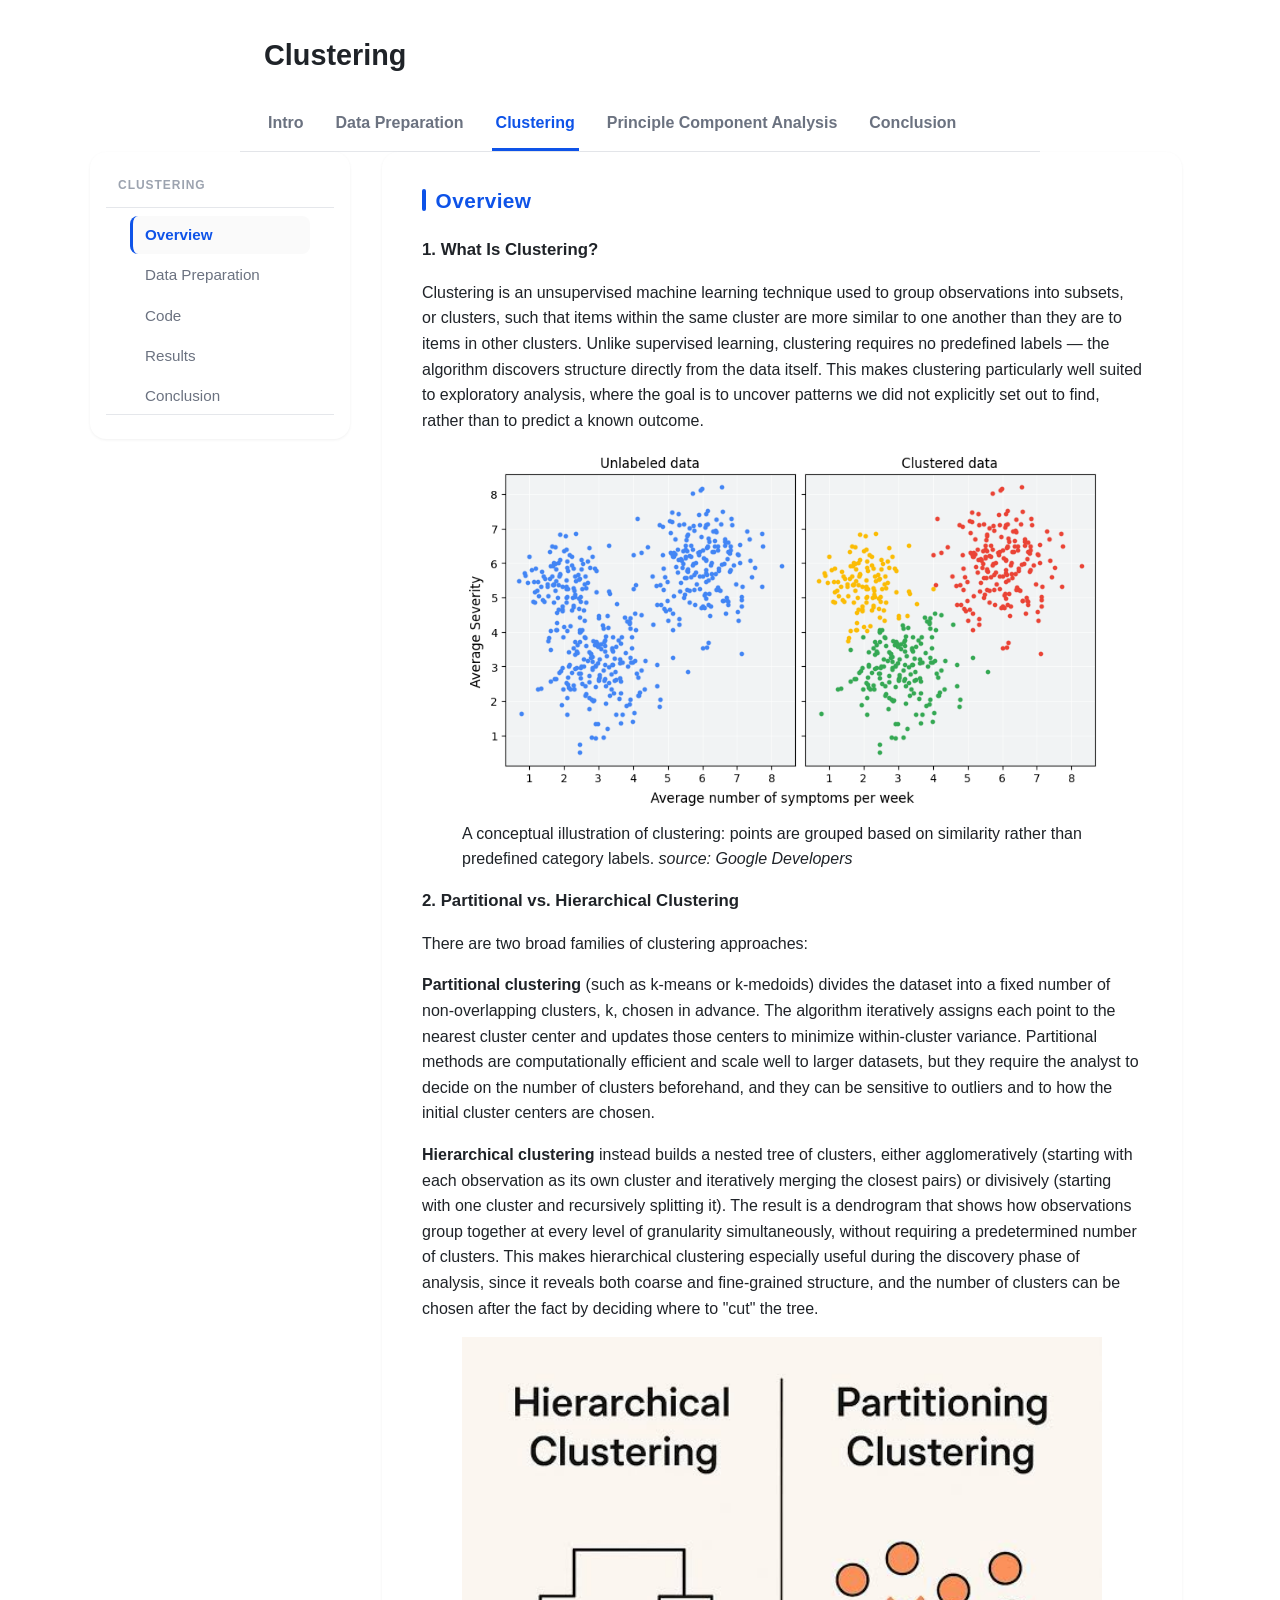
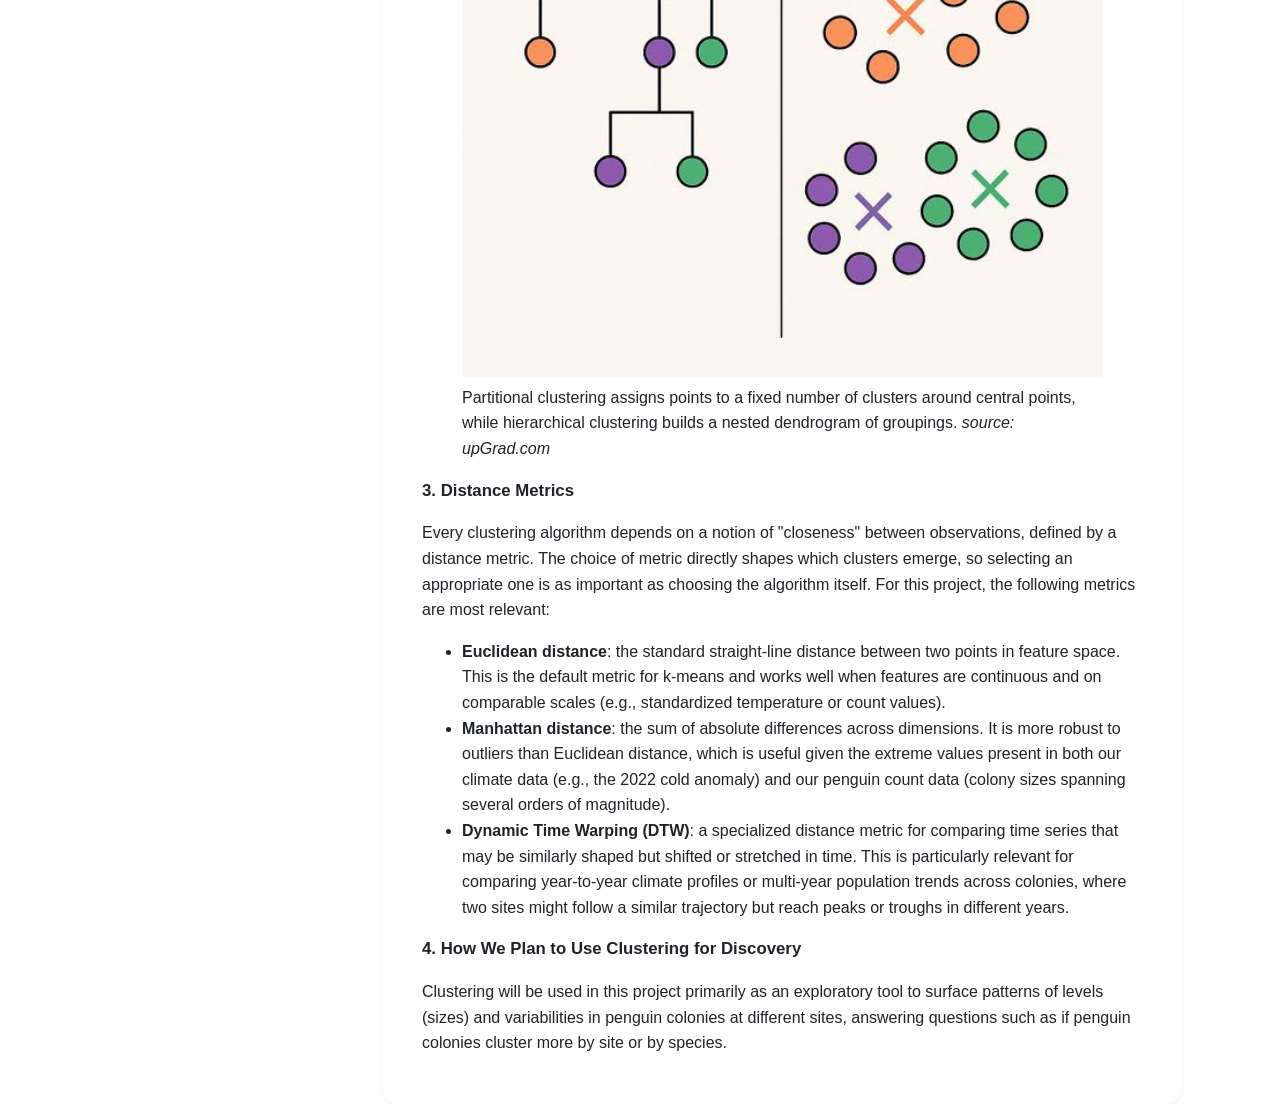
==== clustering.html @ 08633bda "clustering and principal component analysis" ====
<!DOCTYPE html>
<html lang="en">
<head>
  <meta charset="UTF-8" />
  <meta name="viewport" content="width=device-width, initial-scale=1.0" />
  <title>Clustering</title>
  <link rel="stylesheet" href="style.css" />
</head>
<body>

  <header>
    <h1>Clustering</h1>
  </header>

  <nav>
    <a href="index.html">Intro</a>
    <a href="dataprep.html">Data Preparation</a>
    <a href="clustering.html" class="active">Clustering</a>
    <a href="pca.html">Principle Component Analysis</a>
    <a href="conclusion.html">Conclusion</a>
  </nav>

</body>
</html>
<!DOCTYPE html>
<html lang="en">
<head>
<meta charset="UTF-8" />
<meta name="viewport" content="width=device-width, initial-scale=1.0" />
<title>Method — Sidebar Tabs Example</title>
<style>
  :root {
    --accent-bg: #fafafa;
    --text: #1f2328;
    --muted: #6b7280; 
    --border: #e5e7eb;
    --page-bg: #f4f4f6;
  }

  /* ---------- Layout: sidebar + content ---------- */

  .layout {
    display: flex;
    align-items: flex-start;
    gap: 1.5rem;
    max-width: 1100px;
    margin: 0 auto;
  }

  /* ---------- Sidebar ---------- */

  .sidebar {
    width: 260px;
    flex-shrink: 0;
    background: #ffffff;
    border-radius: 16px;
    padding: 1.5rem 1rem;
    box-shadow: 0 1px 3px rgba(0, 0, 0, 0.06);
  }

  .sidebar-label {
    font-size: 0.75rem;
    font-weight: 700;
    letter-spacing: 0.08em;
    color: #9ca3af;
    padding: 0 0.75rem 0.75rem;
    border-bottom: 1px solid var(--border);
    margin-bottom: 0.5rem;
  }

  .sidebar-nav {
    display: flex;
    flex-direction: column;
    gap: 0.15rem;
  }

  .tab-link {
    display: block;
    width: 100%;
    text-align: left;
    background: none;
    border: none;
    border-left: 3px solid transparent;
    border-radius: 8px;
    padding: 0.65rem 0.75rem;
    font-size: 0.95rem;
    color: var(--muted);
    cursor: pointer;
    font-family: inherit;
  }

  .tab-link:hover {
    background: #f9fafb;
    color: var(--text);
  }

  .tab-link.active {
    background: var(--accent-bg);
    border-left-color: var(--accent);
    color: var(--accent);
    font-weight: 600;
  }

  /* ---------- Content ---------- */

  .content {
    flex: 1;
    background: #ffffff;
    border-radius: 16px;
    padding: 2rem 2.5rem;
    box-shadow: 0 1px 3px rgba(0, 0, 0, 0.06);
    min-height: 400px;
  }

  .tab-panel {
    display: none;
  }

  .tab-panel.active {
    display: block;
  }

  .tab-panel h2 {
    display: flex;
    align-items: center;
    gap: 0.6rem;
    font-size: 1.3rem;
    letter-spacing: 0.02em;
    color: var(--accent);
    margin: 0 0 1.25rem;
  }

  .tab-panel h2 .bar {
    width: 4px;
    height: 1.4rem;
    background: var(--accent);
    border-radius: 2px;
    display: inline-block;
  }

  .tab-panel h3 {
    font-size: 1.05rem;
    margin: 0 0 1rem;
  }

  .info-block {
    background: var(--accent-bg);
    border-left: 3px solid var(--accent);
    border-radius: 6px;
    padding: 1rem 1.25rem;
    margin-bottom: 1rem;
    color: #4b5563;
    font-style: italic;
  }

  .info-block strong,
  .info-block em {
    display: block;
    font-style: italic;
  }
</style>
</head>
<body>

  <div class="layout">

    <!-- ============ Sidebar ============ -->
    <aside class="sidebar">
      <div class="sidebar-label">CLUSTERING</div>
      <nav class="sidebar-nav">
        <button class="tab-link active" data-target="overview">Overview</button>
        <button class="tab-link" data-target="data prep">Data Preparation</button>
        <button class="tab-link" data-target="code">Code</button>
        <button class="tab-link" data-target="results">Results</button>
        <button class="tab-link" data-target="conclusion">Conclusion</button>
      </nav>
    </aside>

    <!-- ============ Content panels ============ -->
    <main class="content">

      <section id="overview" class="tab-panel active">
        <h2><span class="bar"></span>Overview</h2>

        <h3>1. What Is Clustering?</h3>
        <p>Clustering is an unsupervised machine learning technique used to group observations into subsets, or clusters, such that items within the same cluster are more similar to one another than they are to items in other clusters. Unlike supervised learning, clustering requires no predefined labels — the algorithm discovers structure directly from the data itself. This makes clustering particularly well suited to exploratory analysis, where the goal is to uncover patterns we did not explicitly set out to find, rather than to predict a known outcome.</p>

        <figure>
          <div class="img-slot">
            <img src="image/clusteringExample.png" alt="Conceptual diagram of clustering grouping similar data points" style="width: 100%; height: auto;"/>
          </div>
          <figcaption>A conceptual illustration of clustering: points are grouped based on similarity rather than predefined category labels. <i>source: Google Developers</i></figcaption>
        </figure>

        <h3>2. Partitional vs. Hierarchical Clustering</h3>
        <p>There are two broad families of clustering approaches:</p>
        <p><b>Partitional clustering</b> (such as k-means or k-medoids) divides the dataset into a fixed number of non-overlapping clusters, k, chosen in advance. The algorithm iteratively assigns each point to the nearest cluster center and updates those centers to minimize within-cluster variance. Partitional methods are computationally efficient and scale well to larger datasets, but they require the analyst to decide on the number of clusters beforehand, and they can be sensitive to outliers and to how the initial cluster centers are chosen.</p>
        <p><b>Hierarchical clustering</b> instead builds a nested tree of clusters, either agglomeratively (starting with each observation as its own cluster and iteratively merging the closest pairs) or divisively (starting with one cluster and recursively splitting it). The result is a dendrogram that shows how observations group together at every level of granularity simultaneously, without requiring a predetermined number of clusters. This makes hierarchical clustering especially useful during the discovery phase of analysis, since it reveals both coarse and fine-grained structure, and the number of clusters can be chosen after the fact by deciding where to "cut" the tree.</p>

        <figure>
          <div class="img-slot">
            <img src="image/partialVsHierarchical.png" alt="Side-by-side comparison of partitional and hierarchical clustering" style="width: 100%; height: auto;"/>
          </div>
          <figcaption>Partitional clustering assigns points to a fixed number of clusters around central points, while hierarchical clustering builds a nested dendrogram of groupings. <i>source: upGrad.com</i></figcaption>
        </figure>

        <h3>3. Distance Metrics</h3>
        <p>Every clustering algorithm depends on a notion of "closeness" between observations, defined by a distance metric. The choice of metric directly shapes which clusters emerge, so selecting an appropriate one is as important as choosing the algorithm itself. For this project, the following metrics are most relevant:</p>
        <ul>
          <li><b>Euclidean distance</b>: the standard straight-line distance between two points in feature space. This is the default metric for k-means and works well when features are continuous and on comparable scales (e.g., standardized temperature or count values).</li>
          <li><b>Manhattan distance</b>: the sum of absolute differences across dimensions. It is more robust to outliers than Euclidean distance, which is useful given the extreme values present in both our climate data (e.g., the 2022 cold anomaly) and our penguin count data (colony sizes spanning several orders of magnitude).</li>
          <li><b>Dynamic Time Warping (DTW)</b>: a specialized distance metric for comparing time series that may be similarly shaped but shifted or stretched in time. This is particularly relevant for comparing year-to-year climate profiles or multi-year population trends across colonies, where two sites might follow a similar trajectory but reach peaks or troughs in different years.</li>
        </ul>

        <h3>4. How We Plan to Use Clustering for Discovery</h3>
        <p>Clustering will be used in this project primarily as an exploratory tool to surface patterns of levels (sizes) and variabilities in penguin colonies at different sites, answering questions such as if penguin colonies cluster more by site or by species.
        </p>
      </section>


      <section id="data prep" class="tab-panel">
        <h2><span class="bar"></span>Data Preparation for Clustering</h2>
        <h3>1. Clustering Data</h3>
            <p>
              Clustering is an unsupervised learning method: it groups observations based only on how similar
              they are, without being told what the "correct" groups are. For this reason, clustering requires
              <strong>unlabeled, numeric data</strong>. Algorithms such as k-means and hierarchical clustering
              measure similarity as a distance between points (Euclidean or cosine distance), and distances can
              only be computed on numbers. Text columns such as "site IDs" or "species names" cannot be used in
              these calculations, and labels must be removed so that the algorithm discovers structure on its
              own rather than simply reproducing categories we already know.
            </p>          
        <h3>2. Preparing Penguin Data for Clustering</h3>
            <p>
              The raw penguin dataset contains 1208 survey records, each giving the penguin count at one site
              for one species in one month and year. Because the research question asks whether colonies group
              more by <em>site</em> or by <em>species</em>, each colony (a site–species combination, such as
              ADAR Adélie penguin) was used as a single observation. Penguin counts were first standardized, because colony sizes range from a few dozen to over 500,000
              birds, and the log scale compares colonies by proportional rather than absolute differences.
              For each colony, two numeric features were then computed: <strong>level</strong>, the mean
              log count (typical colony size), and <strong>variability</strong>, the standard deviation of the
              log counts (how much the colony fluctuates between surveys). Of the 391 colonies, only the 106
              with at least three surveys were kept, since variability cannot be reliably estimated from one
              or two counts.
            </p>

            <p>
              Finally, the labels (the colony name, site ID, and species) and the helper column recording the
              number of surveys were removed, leaving only the two numeric features. These were standardized
              to a mean of 0 and a standard deviation of 1 so that neither feature dominates the distance
              calculations.
            </p>
          
          <p>Data for Clustering: <a href="data/penguinColony_cluster_data.csv" target="_blank" rel="noopener noreferrer">View Dataset</a></p> 

          <a href=image/penguinClusterData.png target="_blank">
            <img src=image/penguinClusterData.png alt="Cleaned Penguin Cluster Data" style="width: 150px; border: 1px solid #ddd; border-radius: 4px; padding: 5px;">
          </a>
      </section>

      <section id="code" class="tab-panel">
        <h2><span class="bar"></span>Code</h2>
        <p><i>Note: To access the interactive notebook, please click the "Open In Colab" button below.</i></p>
        <p><i>Scroll to "Clustering" section</i></p>
        <a href="https://colab.research.google.com/github/lktran1105/lktran1105.github.io/blob/main/MLDS_project.ipynb" target="_blank" rel="noopener noreferrer">
          <img src="https://colab.research.google.com/assets/colab-badge.svg" alt="Open In Colab">
        </a>
      </section>

      <section id="results" class="tab-panel">
        <h2><span class="bar"></span>Results</h2>
        <h3>I. Partial Clustering</h3>
          <h4>Choosing K for k-means clustering</h4>
          <p><strong>1. Elbow Method</strong></p>
            <a href=image/elbowMethod.png target="_blank">
              <img src=image/elbowMethod.png alt="Elbow Method for Choosing K" style="width: 150px; border: 1px solid #ddd; border-radius: 4px; padding: 5px;">
            </a>
            <p>
              The elbow method plots the Within-Cluster Sum of Squares (WCSS) against k. WCSS always decreases as k increases, so instead of minimizing it, we look for the “elbow”: the point where adding more clusters stops reducing WCSS substantially. Here the curve flattens after k = 4, so the elbow method suggests k = 4.
            </p>         
            
            <p><strong>2. Silhouette Method</strong></p>
            <a href=image/silhouetteMethod.png target="_blank">
              <img src=image/silhouetteMethod.png alt="Silhouette Method for Choosing K" style="width: 150px; border: 1px solid #ddd; border-radius: 4px; padding: 5px;">
            </a>
            <p>
              The silhouette method measures, for each point, how close it is to its own cluster compared to the nearest other cluster, then averages this score across all points (range −1 to 1, higher is better). The average silhouette score peaks at k = 2 (≈ 0.65), meaning the data splits most clearly into two well-separated groups.            
            </p>
            
            <p>
              <b>Conclusion:</b> The two methods disagree because they measure different things: WCSS rewards compact clusters, while silhouette rewards well-separated ones. Together they suggest the data has one strong natural split (k = 2), with further divisions (k = 4) tightening the clusters but not creating clearly distinct groups. 
            </p> 

            <h4>Clustering with Different K Values</h4>
            <p><strong>1. K = 2</strong></p>
            <a href=image/k2Cluster.png target="_blank">
              <img src=image/k2Cluster.png alt="K = 2 Clustering" style="width: 150px; border: 1px solid #ddd; border-radius: 4px; padding: 5px;">
            </a>
            <p><strong>2. K = 3</strong></p>
            <a href=image/k3Cluster.png target="_blank">
              <img src=image/k3Cluster.png alt="K = 3 Clustering" style="width: 150px; border: 1px solid #ddd; border-radius: 4px; padding: 5px;">
            </a>
            <p><strong>3. K = 4</strong></p>
            <a href=image/k4Cluster.png target="_blank">
              <img src=image/k4Cluster.png alt="K = 4 Clustering" style="width: 150px; border: 1px solid #ddd; border-radius: 4px; padding: 5px;">
            </a>

          <h3>II. Hierarchical Clustering</h3>
          <a href=image/hierarchicalCluster.png target="_blank">
              <img src=image/hierarchicalCluster.png alt="Hierarchical Clustering" style="width: 150px; border: 1px solid #ddd; border-radius: 4px; padding: 5px;">
          </a>
          <p>
            The hierarchical clustering suggests k = 3: the largest vertical gap without any merges lies between distances of roughly 0.77 and 1.25, so cutting the tree in that range yields three well-separated groups. A cut at around 0.6 would split the largest group in two, giving k = 4, which matches the elbow method’s suggestion for k-means.          
          </p>
          <p>
            <strong>Conclusions:</strong> The two methods therefore broadly agree on a small number of clusters (2–4), though each criterion points to a slightly different value: silhouette favored k = 2, the elbow favored k = 4, and the dendrogram favors k = 3         
          </p>

      </section>
      
      <section id="conclusion" class="tab-panel">
        <h2><span class="bar"></span>Conclusion</h2>
        <p>
          Clustering the Antarctic penguin colonies revealed several things about how these populations behave.
        </p>
        <p>
        First, colony sizes span several orders of magnitude, from a few dozen birds to over 500,000, so comparing colonies required a log scale to capture proportional rather than absolute differences.

        </p>
        <p>
      Second, monitoring is uneven: many colonies were surveyed only once or twice, which made variability impossible to estimate for a large share of them and limited the analysis to the better-surveyed colonies.
        </p>
        <p>
Level (colony size) drives most of the cluster structure, while variability mainly isolates a small group of highly variable colonies. Three of the four clusters line up along level. Yellow (small colonies), purple (medium), and green (large) have centroids at roughly −1.65, 0, and +1.0 on the x-axis, while their variability centroids are all close to 0 (green is slightly below at about −0.6).
        </p>
      </section>
    </main>
  </div>

  <script>
    const tabLinks = document.querySelectorAll(".tab-link");
    const panels = document.querySelectorAll(".tab-panel");

    tabLinks.forEach((link) => {
      link.addEventListener("click", () => {
        const targetId = link.getAttribute("data-target");

        tabLinks.forEach((l) => l.classList.remove("active"));
        panels.forEach((p) => p.classList.remove("active"));

        link.classList.add("active");
        document.getElementById(targetId).classList.add("active");
      });
    });
  </script>

</body>
</html>
---- style.css ----
/* ============================================
   Shared stylesheet — used by index.html,
   method.html, and conclusion.html
   ============================================ */

:root {
  --max-width: 800px;
  --accent: #0e53e8;
  --text: #1f2328;
  --muted: #57606a;
  --border: #d0d7de;
  --bg: #ffffff;
}

* {
  box-sizing: border-box;
}

body {
  margin: 0;
  font-family: -apple-system, BlinkMacSystemFont, "Segoe UI", Roboto,
    Helvetica, Arial, sans-serif;
  color: var(--text);
  background: var(--bg);
  line-height: 1.6;
}

/* ---------- Header / title ---------- */

header {
  max-width: var(--max-width);
  margin: 0 auto;
  padding: 2rem 1.5rem 1rem;
}

header h1 {
  margin: 0 0 0.25rem;
  font-size: 1.8rem;
}

header p.subtitle {
  margin: 0;
  color: var(--muted);
}

/* ---------- Nav bar (the "tabs") ---------- */

nav {
  max-width: var(--max-width);
  margin: 0 auto;
  padding: 0 1.5rem;
  border-bottom: 1px solid var(--border);
  display: flex;
  gap: 1.5rem;
}

nav a {
  display: inline-block;
  padding: 0.75rem 0.25rem;
  text-decoration: none;
  color: var(--muted);
  font-weight: 600;
  border-bottom: 3px solid transparent;
}

nav a:hover {
  color: var(--text);
}

nav a.active {
  color: var(--accent);
  border-bottom-color: var(--accent);
}

/* ---------- Page content ---------- */

main {
  max-width: var(--max-width);
  margin: 0 auto;
  padding: 2rem 1.5rem 4rem;
}

main h2 {
  margin-top: 0;
}

/* ---------- Footer ---------- */

footer {
  max-width: var(--max-width);
  margin: 0 auto;
  padding: 1.5rem;
  color: var(--muted);
  font-size: 0.875rem;
  border-top: 1px solid var(--border);
}
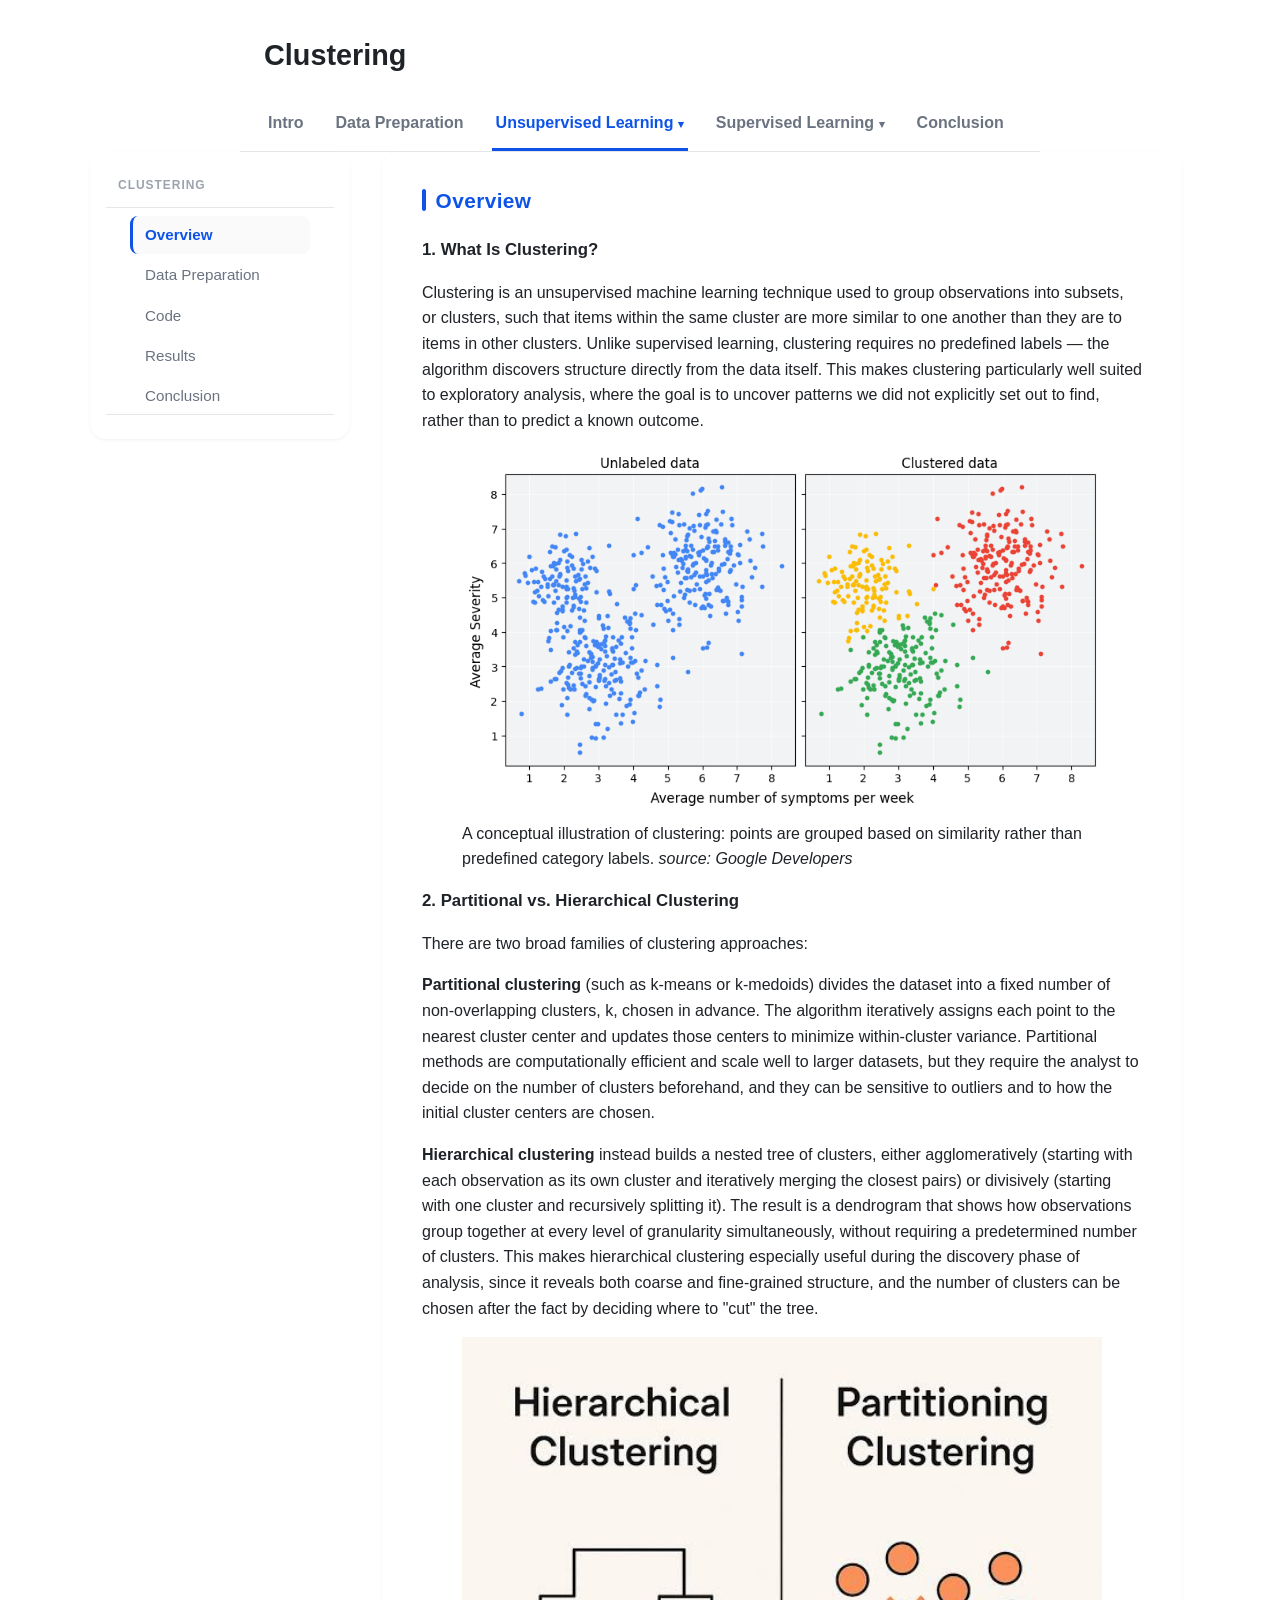
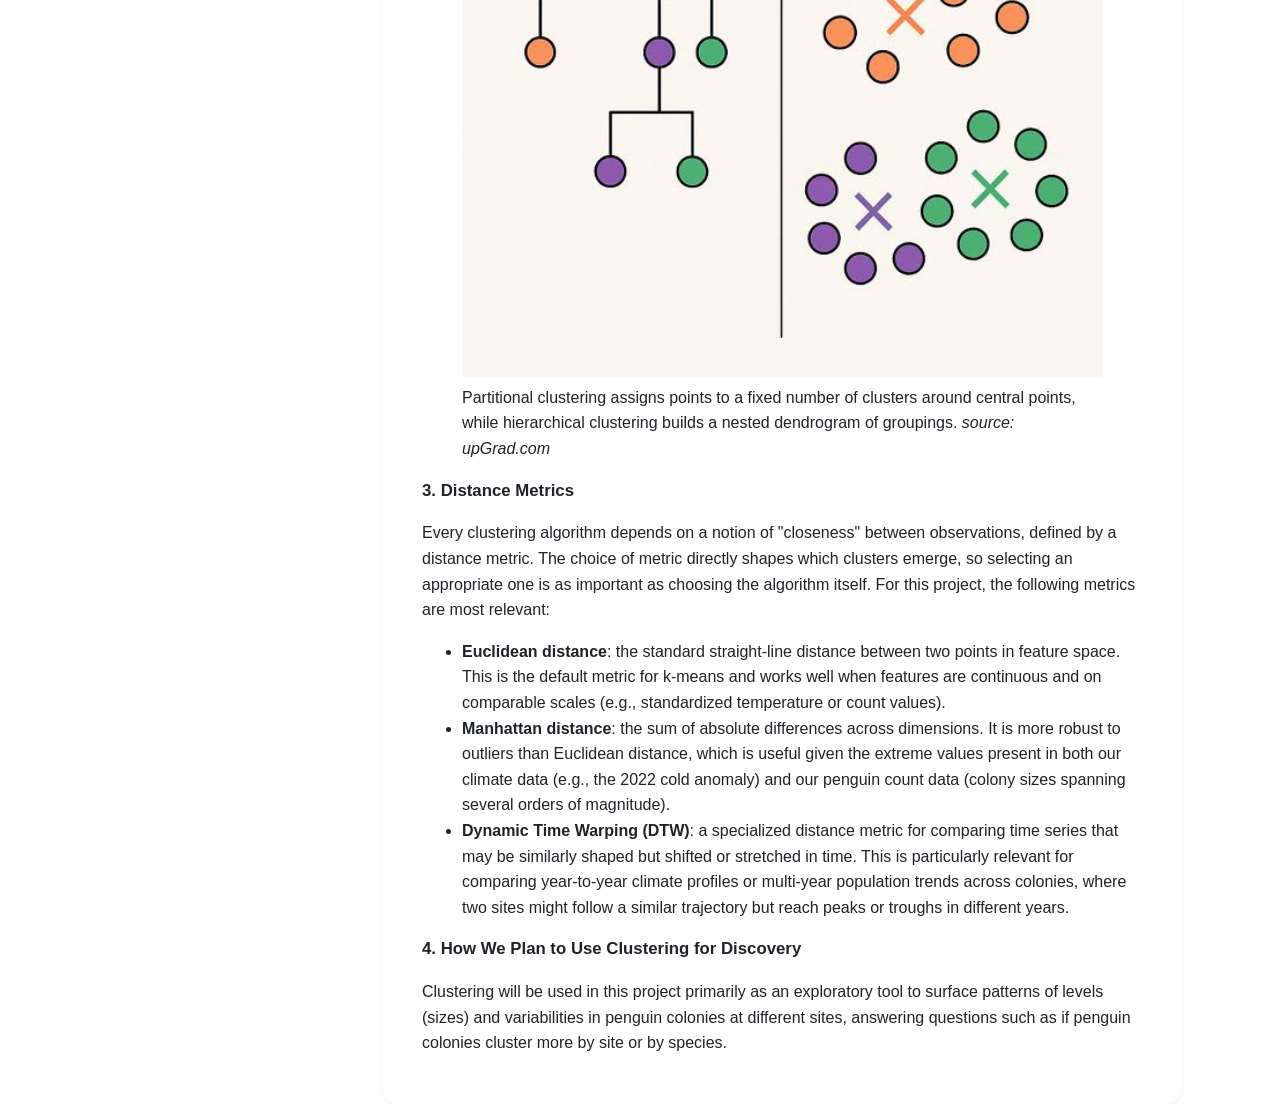
==== commit d008e3e6: "Add Naive Bayes and Decision Trees pages, dropdown nav, and notebooks Co-Authored-By: Claude Sonnet " ====
--- a/clustering.html
+++ b/clustering.html
@@ -1,33 +1,10 @@
-<!DOCTYPE html>
-<html lang="en">
-<head>
-  <meta charset="UTF-8" />
-  <meta name="viewport" content="width=device-width, initial-scale=1.0" />
-  <title>Clustering</title>
-  <link rel="stylesheet" href="style.css" />
-</head>
-<body>
-
-  <header>
-    <h1>Clustering</h1>
-  </header>
-
-  <nav>
-    <a href="index.html">Intro</a>
-    <a href="dataprep.html">Data Preparation</a>
-    <a href="clustering.html" class="active">Clustering</a>
-    <a href="pca.html">Principle Component Analysis</a>
-    <a href="conclusion.html">Conclusion</a>
-  </nav>
-
-</body>
-</html>
 <!DOCTYPE html>
 <html lang="en">
 <head>
 <meta charset="UTF-8" />
 <meta name="viewport" content="width=device-width, initial-scale=1.0" />
-<title>Method — Sidebar Tabs Example</title>
+<title>Clustering</title>
+<link rel="stylesheet" href="style.css" />
 <style>
   :root {
     --accent-bg: #fafafa;
@@ -162,6 +139,31 @@
 </head>
 <body>
 
+  <header>
+    <h1>Clustering</h1>
+  </header>
+
+  <nav>
+    <a href="index.html">Intro</a>
+    <a href="dataprep.html">Data Preparation</a>
+    <div class="dropdown">
+      <a href="clustering.html" class="dropdown-toggle active">Unsupervised Learning <span class="caret">▾</span></a>
+      <div class="dropdown-menu">
+        <a href="clustering.html" class="active">Clustering</a>
+        <a href="pca.html">Principal Component Analysis</a>
+      </div>
+    </div>
+    <div class="dropdown">
+      <a href="naivebayes.html" class="dropdown-toggle">Supervised Learning <span class="caret">▾</span></a>
+      <div class="dropdown-menu">
+        <a href="naivebayes.html">Naive Bayes</a>
+        <a href="decisiontrees.html">Decision Trees</a>
+      </div>
+    </div>
+    <a href="conclusion.html">Conclusion</a>
+  </nav>
+
+
   <div class="layout">
 
     <!-- ============ Sidebar ============ -->
--- a/style.css
+++ b/style.css
@@ -72,6 +72,51 @@
   border-bottom-color: var(--accent);
 }
 
+/* ---------- Dropdown groups in nav ---------- */
+
+nav .dropdown {
+  position: relative;
+}
+
+nav .dropdown-toggle.active {
+  color: var(--accent);
+  border-bottom-color: var(--accent);
+}
+
+nav .dropdown-toggle .caret {
+  font-size: 0.7em;
+}
+
+nav .dropdown-menu {
+  display: none;
+  position: absolute;
+  top: 100%;
+  left: 0;
+  z-index: 10;
+  min-width: 100%;
+  white-space: nowrap;
+  background: var(--bg);
+  border: 1px solid var(--border);
+  border-radius: 8px;
+  padding: 0.25rem 0;
+  box-shadow: 0 4px 12px rgba(0, 0, 0, 0.08);
+}
+
+nav .dropdown:hover .dropdown-menu,
+nav .dropdown:focus-within .dropdown-menu {
+  display: block;
+}
+
+nav .dropdown-menu a {
+  display: block;
+  padding: 0.5rem 1rem;
+  border-bottom: none;
+}
+
+nav .dropdown-menu a:hover {
+  background: #f6f8fa;
+}
+
 /* ---------- Page content ---------- */
 
 main {
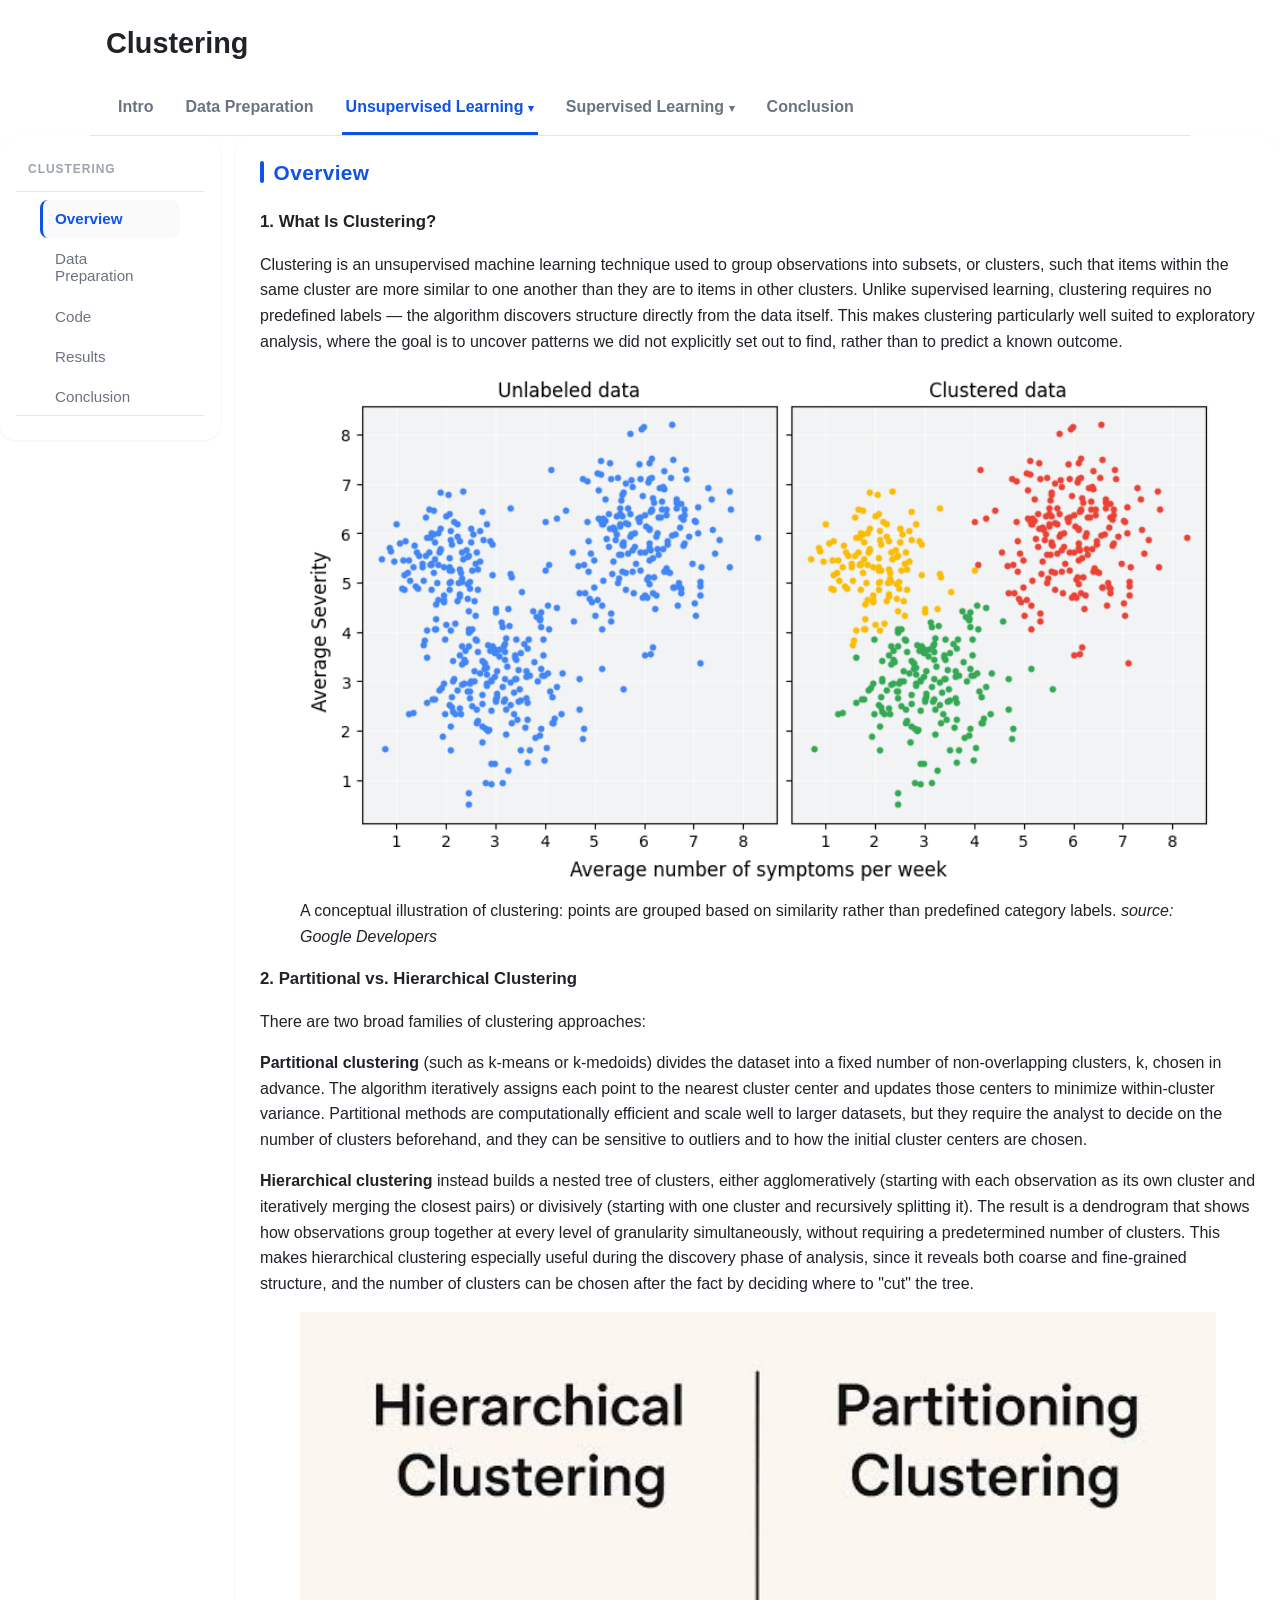
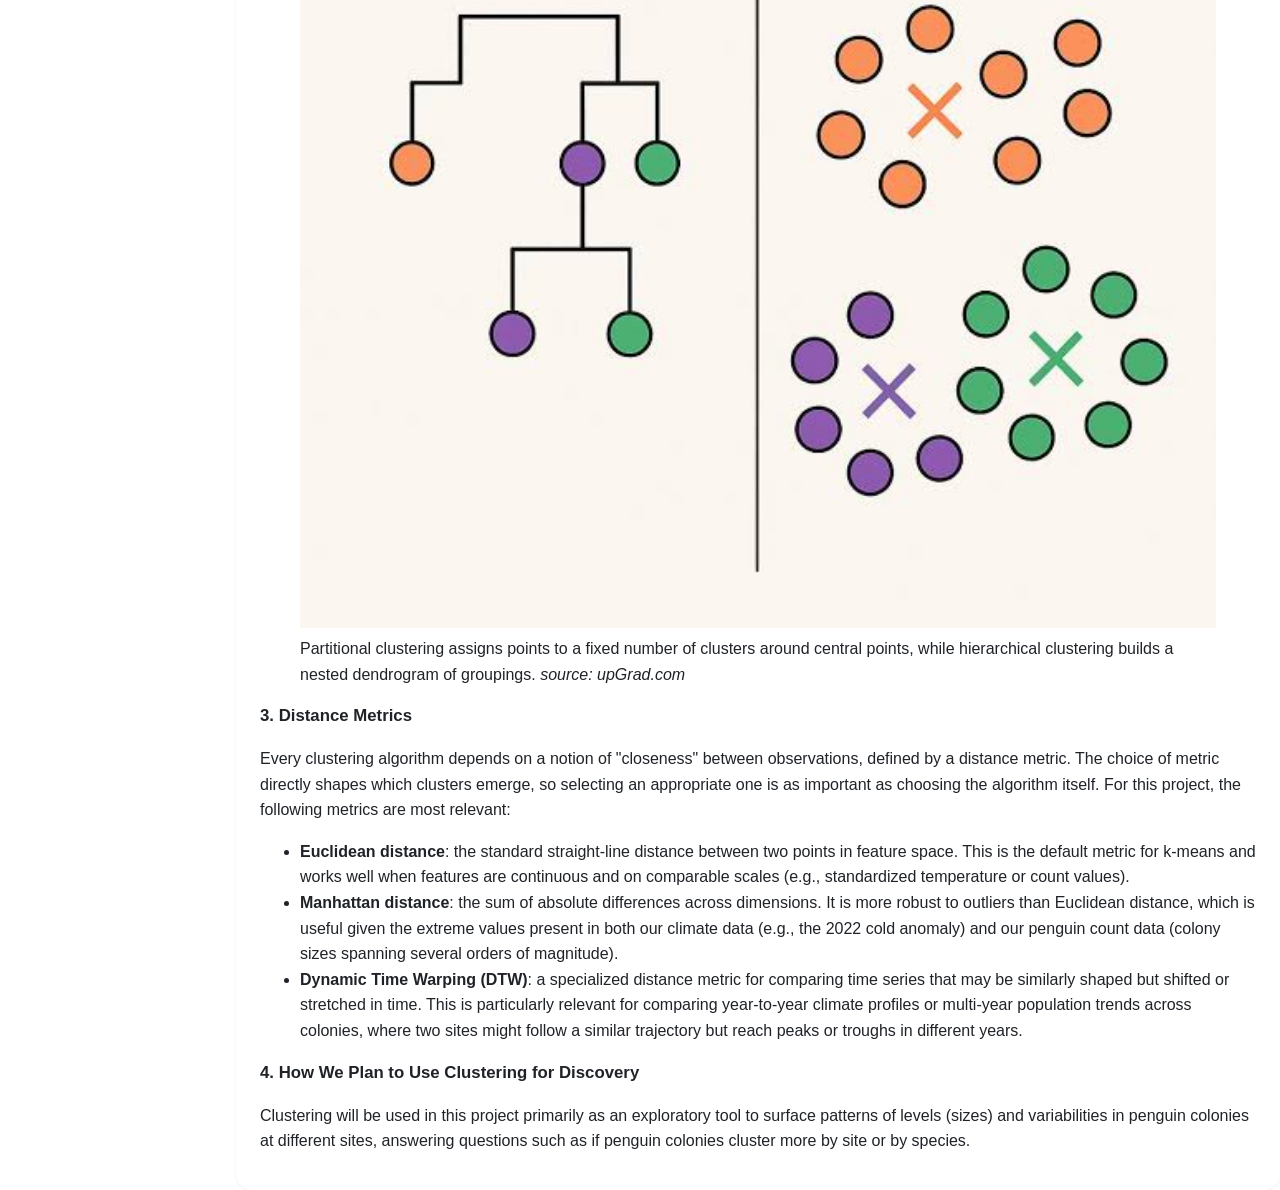
==== commit 3168818d: "Module 4: Regression and Adaboost" ====
--- a/clustering.html
+++ b/clustering.html
@@ -19,15 +19,15 @@
   .layout {
     display: flex;
     align-items: flex-start;
-    gap: 1.5rem;
-    max-width: 1100px;
+    gap: 1rem;
+    max-width: 1400px;
     margin: 0 auto;
   }
 
   /* ---------- Sidebar ---------- */
 
   .sidebar {
-    width: 260px;
+    width: 220px;
     flex-shrink: 0;
     background: #ffffff;
     border-radius: 16px;
@@ -84,7 +84,7 @@
     flex: 1;
     background: #ffffff;
     border-radius: 16px;
-    padding: 2rem 2.5rem;
+    padding: 1.25rem 1.5rem;
     box-shadow: 0 1px 3px rgba(0, 0, 0, 0.06);
     min-height: 400px;
   }
@@ -158,6 +158,8 @@
       <div class="dropdown-menu">
         <a href="naivebayes.html">Naive Bayes</a>
         <a href="decisiontrees.html">Decision Trees</a>
+        <a href="regression.html">Regression</a>
+        <a href="adaboost.html">AdaBoost</a>
       </div>
     </div>
     <a href="conclusion.html">Conclusion</a>
--- a/style.css
+++ b/style.css
@@ -4,7 +4,7 @@
    ============================================ */
 
 :root {
-  --max-width: 800px;
+  --max-width: 1100px;
   --accent: #0e53e8;
   --text: #1f2328;
   --muted: #57606a;
@@ -30,7 +30,7 @@
 header {
   max-width: var(--max-width);
   margin: 0 auto;
-  padding: 2rem 1.5rem 1rem;
+  padding: 1.25rem 1rem 0.75rem;
 }
 
 header h1 {
@@ -122,7 +122,7 @@
 main {
   max-width: var(--max-width);
   margin: 0 auto;
-  padding: 2rem 1.5rem 4rem;
+  padding: 1.25rem 1rem 3rem;
 }
 
 main h2 {
